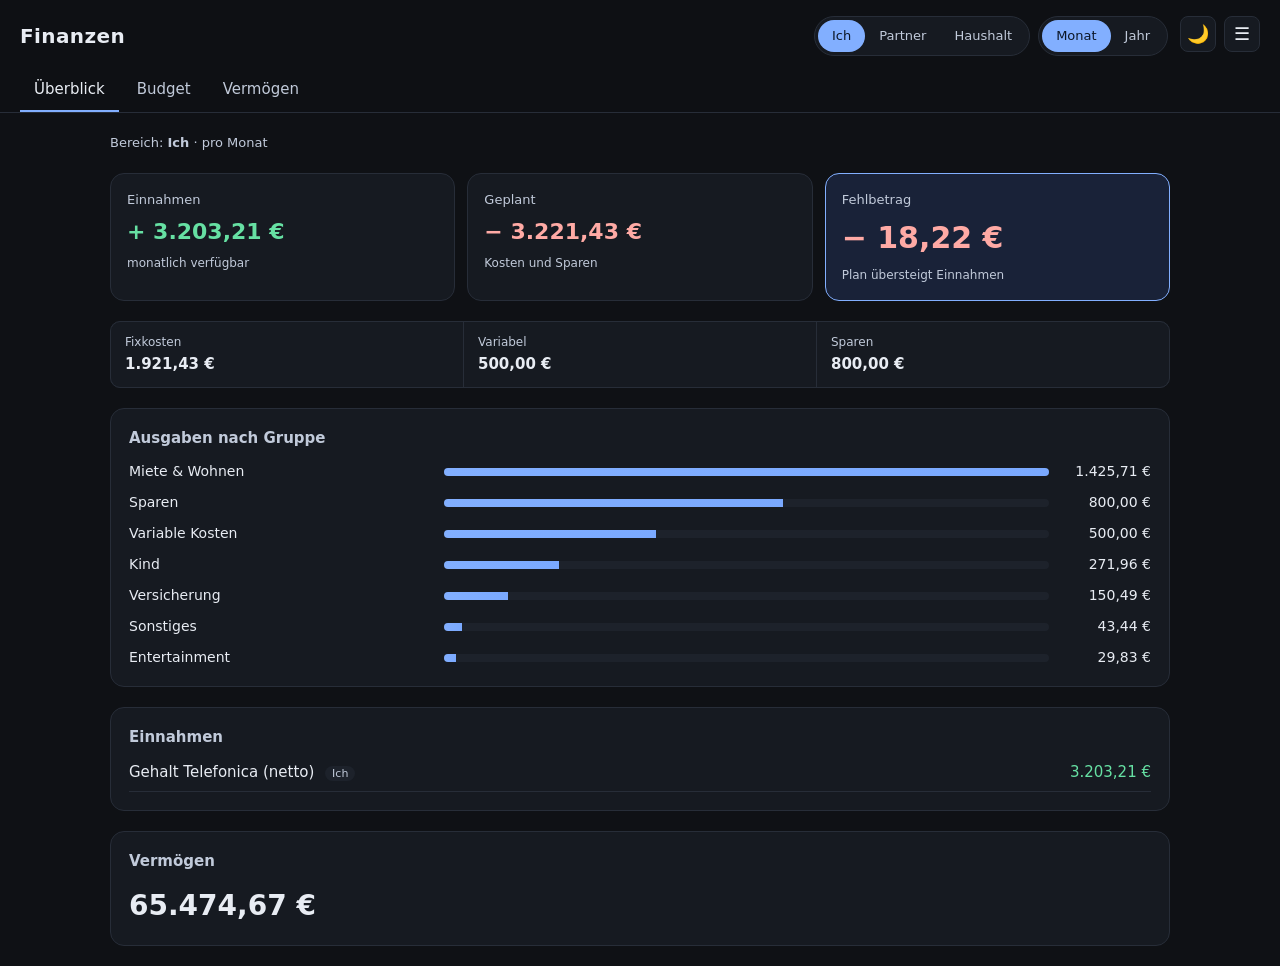
==== index.html @ d5726994 "claude verbesserungen" ====
<!doctype html>
<html lang="de">
  <head>
    <meta charset="utf-8" />
    <meta name="viewport" content="width=device-width, initial-scale=1" />
    <meta name="theme-color" content="#0f1115" />
    <meta name="mobile-web-app-capable" content="yes" />
    <meta name="apple-mobile-web-app-capable" content="yes" />
    <meta name="apple-mobile-web-app-status-bar-style" content="black-translucent" />
    <meta name="apple-mobile-web-app-title" content="Finanzen" />
    <title>Finanzen – Einnahmen &amp; Ausgaben</title>
    <link rel="manifest" href="manifest.webmanifest" />
    <link rel="icon" href="app-icon.svg" type="image/svg+xml" />
    <link rel="apple-touch-icon" href="app-icon-180.png" />
    <link rel="stylesheet" href="styles.css" />
  </head>
  <body>
    <header class="topbar">
      <div class="topbar__row">
        <h1 class="topbar__title">Finanzen</h1>
        <div class="controls">
          <div class="segmented" id="scope-switch" role="group" aria-label="Bereich">
            <button type="button" class="segmented__btn is-active" data-scope="ich">Nur ich</button>
            <button type="button" class="segmented__btn" data-scope="partner">Partner</button>
            <button type="button" class="segmented__btn" data-scope="haushalt">Haushalt</button>
          </div>
          <div class="segmented" id="period-switch" role="group" aria-label="Zeitraum">
            <button type="button" class="segmented__btn is-active" data-period="month">Monat</button>
            <button type="button" class="segmented__btn" data-period="year">Jahr</button>
          </div>
        </div>
        <div class="icon-toggles">
          <button type="button" class="icon-toggle" id="theme-toggle" aria-label="Hellen Modus aktivieren" aria-pressed="false" title="Hellen Modus aktivieren">🌙</button>
          <button type="button" class="menu-toggle" id="menu-toggle" aria-label="Menü öffnen" aria-expanded="false" title="Menü">☰</button>
        </div>
      </div>
      <nav class="tabs" id="tabs" aria-label="Ansichten">
        <button type="button" class="tab is-active" data-tab="overview">Überblick</button>
        <button type="button" class="tab" data-tab="budget">Budget</button>
        <button type="button" class="tab" data-tab="assets">Vermögen</button>
      </nav>
    </header>

    <aside class="app-menu" id="app-menu" hidden aria-label="App-Menü">
      <button type="button" data-menu-action="settings">Einstellungen</button>
      <button type="button" data-menu-action="quick-add">Hinzufügen</button>
      <button type="button" data-menu-action="demo">Demo-Modus aktivieren</button>
    </aside>

    <main class="view" id="view"></main>

    <input type="file" id="import-file" accept="application/json" hidden />

    <dialog class="quick-entry" id="quick-entry-dialog" aria-labelledby="quick-entry-title">
      <form method="dialog" id="quick-entry-form">
        <header class="quick-entry__head">
          <h2 id="quick-entry-title">Schnell erfassen</h2>
          <button type="button" class="icon-btn" id="quick-entry-close" aria-label="Erfassung schließen" title="Schließen">×</button>
        </header>
        <div class="quick-entry__fields">
          <label class="field"><span>Art</span>
            <select class="input" id="quick-entry-type">
              <option value="variabel">Ausgabe</option>
              <option value="einnahme">Einnahme</option>
              <option value="sparen">Sparen</option>
            </select>
          </label>
          <label class="field"><span>Gruppe</span>
            <select class="input" id="quick-entry-group"></select>
          </label>
          <label class="field quick-entry__wide"><span>Bezeichnung</span>
            <input class="input" id="quick-entry-name" required autocomplete="off" placeholder="z. B. Supermarkt" />
          </label>
          <label class="field"><span>Betrag pro Monat</span>
            <input class="input" id="quick-entry-amount" required inputmode="decimal" placeholder="0,00" />
          </label>
        </div>
        <p class="hint" id="quick-entry-hint"></p>
        <footer class="quick-entry__actions">
          <button type="button" class="btn btn--ghost" id="quick-entry-cancel">Abbrechen</button>
          <button type="submit" class="btn">Eintrag hinzufügen</button>
        </footer>
      </form>
    </dialog>

    <script src="seed.js"></script>
    <script src="store.js"></script>
    <script src="app.js"></script>
    <script>
      if ("serviceWorker" in navigator && location.protocol.startsWith("http")) {
        navigator.serviceWorker.register("service-worker.js?v=6");
      }
    </script>
  </body>
</html>
---- styles.css ----
:root {
  --bg: #0f1115;
  --bg-soft: #161a21;
  --bg-input: #1d222b;
  --line: #272d38;
  --text: #e8ecf3;
  --muted: #c1cada;
  --accent: #82afff;
  --accent-text: #0c1728;
  --focus: #ffffff;
  --status-text: #10231b;
  --pos: #66e0a3;
  --neg: #ffaaa5;
  --radius: 14px;
  --line-strong: #4b5878;
  --shadow: 0 2px 0 rgba(0, 0, 0, 0.4);
}

:root[data-theme="light"] {
  --bg: #f5f7fa;
  --bg-soft: #ffffff;
  --bg-input: #ffffff;
  --line: #6b778c;
  --text: #172033;
  --muted: #43516a;
  --accent: #2f6fdb;
  --accent-text: #ffffff;
  --focus: #172033;
  --status-text: #ffffff;
  --pos: #18794e;
  --neg: #c5342e;
  --line-strong: #93a1bd;
  --shadow: 0 2px 0 rgba(23, 32, 51, 0.1);
}

* {
  box-sizing: border-box;
}

body {
  margin: 0;
  background: var(--bg);
  color: var(--text);
  font: 15px/1.5 "Segoe UI", system-ui, sans-serif;
}

button:focus-visible,
input:focus-visible,
select:focus-visible,
summary:focus-visible {
  outline: 3px solid var(--focus);
  outline-offset: 3px;
}

/* Kopfbereich */
.topbar {
  position: sticky;
  top: 0;
  z-index: 10;
  padding: 16px 20px 0;
  background: rgba(15, 17, 21, 0.95);
  border-bottom: 1px solid var(--line);
  backdrop-filter: blur(8px);
}

:root[data-theme="light"] .topbar {
  background: rgba(245, 247, 250, 0.95);
}

.topbar__row {
  position: relative;
  display: flex;
  flex-wrap: wrap;
  gap: 12px;
  align-items: center;
  justify-content: space-between;
  padding-right: 92px;
}

.topbar__title {
  margin: 0;
  font-size: 20px;
  letter-spacing: 0.4px;
}

.controls {
  display: flex;
  flex-wrap: wrap;
  gap: 8px;
}

.icon-toggles {
  position: absolute;
  top: 0;
  right: 0;
  display: flex;
  gap: 8px;
}

.icon-toggle,
.menu-toggle {
  width: 36px;
  height: 36px;
  border: 1px solid var(--line);
  border-radius: 8px;
  background: var(--bg-soft);
  color: var(--text);
  font: 18px/1 sans-serif;
  cursor: pointer;
  display: flex;
  align-items: center;
  justify-content: center;
}

.app-menu {
  position: fixed;
  z-index: 20;
  top: 64px;
  right: 20px;
  min-width: 190px;
  padding: 6px;
  background: var(--bg-soft);
  border: 1px solid var(--line);
  border-radius: 10px;
  box-shadow: 0 12px 34px rgba(0, 0, 0, 0.35);
}

.app-menu button {
  display: block;
  width: 100%;
  padding: 9px 10px;
  border: 0;
  border-radius: 6px;
  background: transparent;
  color: var(--text);
  font: inherit;
  text-align: left;
  cursor: pointer;
}

.app-menu button:hover {
  background: var(--bg-input);
}

.segmented {
  display: flex;
  padding: 3px;
  background: var(--bg-soft);
  border: 1px solid var(--line);
  border-radius: 999px;
}

.segmented__btn {
  padding: 6px 14px;
  border: 0;
  border-radius: 999px;
  background: transparent;
  color: var(--muted);
  font: inherit;
  font-size: 13px;
  cursor: pointer;
}

.segmented__btn.is-active {
  background: var(--accent);
  color: var(--accent-text);
}

.tabs {
  display: flex;
  gap: 4px;
  margin-top: 12px;
  overflow-x: auto;
}

.tab {
  padding: 10px 14px;
  border: 0;
  border-bottom: 2px solid transparent;
  background: transparent;
  color: var(--muted);
  font: inherit;
  white-space: nowrap;
  cursor: pointer;
}

.tab.is-active {
  color: var(--text);
  border-bottom-color: var(--accent);
}

/* Layout */
.view {
  max-width: 1100px;
  margin: 0 auto;
  padding: 20px;
}

.stack {
  display: flex;
  flex-direction: column;
  gap: 20px;
}

.scope-note {
  margin: 0;
  color: var(--muted);
  font-size: 13px;
}

.panel {
  padding: 18px;
  background: var(--bg-soft);
  border: 1px solid var(--line);
  border-radius: var(--radius);
}

.panel__title {
  margin: 0 0 12px;
  font-size: 15px;
  color: var(--muted);
  font-weight: 600;
}

/* Kennzahlen */
.cards {
  display: grid;
  grid-template-columns: repeat(auto-fit, minmax(180px, 1fr));
  gap: 12px;
}

.card {
  display: flex;
  flex-direction: column;
  gap: 6px;
  padding: 16px;
  background: var(--bg-soft);
  border: 1px solid var(--line);
  border-radius: var(--radius);
}

.card--big {
  background: #192238;
  border-color: var(--accent);
}

:root[data-theme="light"] .card--big {
  background: #e8f0ff;
}

.card__label {
  color: var(--muted);
  font-size: 13px;
}

.card__value {
  font-size: 22px;
  font-weight: 600;
  font-variant-numeric: tabular-nums;
}

.card--big .card__value {
  font-size: 30px;
}

.card__detail {
  color: var(--muted);
  font-size: 12px;
}

.plan-strip {
  display: grid;
  grid-template-columns: repeat(3, 1fr);
  gap: 1px;
  overflow: hidden;
  border: 1px solid var(--line);
  border-radius: 10px;
  background: var(--line);
}

.plan-strip span {
  display: flex;
  flex-direction: column;
  gap: 2px;
  padding: 11px 14px;
  background: var(--bg-soft);
  color: var(--muted);
  font-size: 12px;
}

.plan-strip strong {
  color: var(--text);
  font-size: 15px;
  font-variant-numeric: tabular-nums;
}

.is-pos {
  color: var(--pos);
}
.is-neg {
  color: var(--neg);
}
.is-neutral {
  color: var(--text);
}

.big-number {
  margin: 0;
  font-size: 28px;
  font-weight: 600;
  font-variant-numeric: tabular-nums;
}

/* Balken */
.bars,
.list {
  margin: 0;
  padding: 0;
  list-style: none;
  display: flex;
  flex-direction: column;
  gap: 10px;
}

.bar {
  display: grid;
  grid-template-columns: minmax(110px, 1fr) 2fr minmax(90px, auto);
  gap: 12px;
  align-items: center;
  font-size: 14px;
}

.bar__track {
  height: 8px;
  background: var(--bg-input);
  border-radius: 999px;
  overflow: hidden;
}

.bar__fill {
  display: block;
  height: 100%;
  background: linear-gradient(90deg, var(--accent), #7aa9ff);
}

.bar__value {
  text-align: right;
  font-variant-numeric: tabular-nums;
}

.list__row {
  display: flex;
  justify-content: space-between;
  gap: 12px;
  padding-bottom: 8px;
  border-bottom: 1px solid var(--line);
  font-variant-numeric: tabular-nums;
}

.tag {
  margin-left: 6px;
  padding: 1px 7px;
  border-radius: 999px;
  background: var(--bg-input);
  color: var(--muted);
  font-size: 11px;
}

/* Budget */
.type-section {
  display: flex;
  flex-direction: column;
  gap: 12px;
}

.type-section__head {
  display: flex;
  align-items: baseline;
  justify-content: space-between;
  gap: 12px;
  padding: 14px 0;
  cursor: pointer;
  list-style: none;
  border-bottom: 1px solid var(--line);
}

.type-section__head::-webkit-details-marker,
.group__head::-webkit-details-marker {
  display: none;
}

.type-section__head::before,
.group__head::before {
  content: "+";
  width: 20px;
  color: var(--accent);
  font-weight: 700;
}

.type-section[open] > .type-section__head::before,
.group[open] > .group__head::before {
  content: "−";
}

.type-section__head h2 {
  margin: 0;
  font-size: 17px;
  flex: 1;
}

.type-section__total {
  font-weight: 600;
  font-variant-numeric: tabular-nums;
}

.group-grid {
  display: grid;
  grid-template-columns: 1fr;
  gap: 12px;
}

.group {
  padding: 14px;
  background: var(--bg-soft);
  border: 1px solid var(--line-strong);
  border-radius: var(--radius);
  box-shadow: var(--shadow);
}

.group__head {
  display: flex;
  gap: 10px;
  align-items: center;
  cursor: pointer;
  list-style: none;
}

.group__title {
  flex: 1;
  font-weight: 600;
}

.group__content {
  margin-top: 12px;
}

.group__edit-row {
  display: flex;
  gap: 8px;
  margin-bottom: 10px;
}

.group__name {
  flex: 1;
  font-weight: 600;
}

.group__total {
  font-variant-numeric: tabular-nums;
  color: var(--muted);
}

.entry-head,
.entry {
  display: grid;
  grid-template-columns: 48px minmax(140px, 2fr) 110px 44px minmax(90px, auto) 36px;
  gap: 8px;
  align-items: center;
}

.entry + .entry {
  border-top: 1px solid var(--line-strong);
}

.entry-head--assets,
.group--assets .entry {
  grid-template-columns: minmax(140px, 2fr) 120px 150px minmax(90px, auto) 36px;
}

.entry-head {
  padding: 4px 0;
  color: var(--muted);
  font-size: 12px;
}

.entry {
  padding: 8px 0;
}

.entry--dragging {
  opacity: 0.3;
}

.entry__reorder {
  display: flex;
  flex-direction: column;
  align-items: center;
  gap: 2px;
}

.entry__drag {
  color: var(--muted);
  cursor: grab;
  font-size: 17px;
  line-height: 1;
  text-align: center;
  user-select: none;
  padding: 4px 8px;
  border-radius: 8px;
}

.entry__drag:hover {
  background: var(--bg-input);
  color: var(--text);
}

.entry__drag:active {
  cursor: grabbing;
}

.entry--off {
  opacity: 0.45;
}

.entry__share {
  text-align: right;
  font-variant-numeric: tabular-nums;
}

.entry__amount,
.entry__share {
  text-align: right;
}

input.entry__position {
  width: 40px;
  min-width: 0;
  padding: 4px 2px;
  text-align: center;
  font-size: 13px;
  font-variant-numeric: tabular-nums;
  appearance: textfield;
  -moz-appearance: textfield;
}

input.entry__position::-webkit-inner-spin-button,
input.entry__position::-webkit-outer-spin-button {
  appearance: none;
  margin: 0;
}

.entry__active {
  display: flex;
  justify-content: center;
}

.entry__note {
  grid-column: 1 / -1;
  margin: 0 0 6px;
  color: var(--muted);
  font-size: 12px;
}

.income-details {
  grid-column: 1 / -1;
  display: grid;
  grid-template-columns: minmax(180px, 1fr) minmax(120px, 180px) 36px;
  gap: 8px;
  margin: 4px 0 8px;
  padding: 12px;
  background: #151a23;
  border-left: 2px solid var(--accent);
}

:root[data-theme="light"] .income-details {
  background: #edf2f8;
}

.income-details__head {
  grid-column: 1 / -1;
  font-size: 13px;
  font-weight: 600;
}

.income-details__head span {
  margin-left: 8px;
  color: var(--muted);
  font-weight: 400;
}

.income-details__gross {
  display: contents;
}

.income-details__gross span {
  align-self: center;
  color: var(--muted);
  font-size: 13px;
}

.income-detail {
  grid-column: 1 / -1;
  display: grid;
  grid-template-columns: subgrid;
  gap: 8px;
}

.income-details .btn {
  grid-column: 1 / -1;
}

/* Formularelemente */
.input {
  width: 100%;
  padding: 8px 10px;
  background: var(--bg-input);
  border: 1px solid var(--line);
  border-radius: 9px;
  color: var(--text);
  font: inherit;
}

.input:focus-visible {
  outline: 2px solid var(--accent);
  outline-offset: -1px;
}

select.input {
  cursor: pointer;
}

input[type="checkbox"] {
  width: 17px;
  height: 17px;
  accent-color: var(--accent);
  cursor: pointer;
}

input[type="range"] {
  width: 100%;
  accent-color: var(--accent);
}

.form-grid {
  display: grid;
  grid-template-columns: repeat(auto-fit, minmax(220px, 1fr));
  gap: 14px;
}

.field {
  display: flex;
  flex-direction: column;
  gap: 6px;
  font-size: 13px;
  color: var(--muted);
}

.btn {
  padding: 9px 16px;
  border: 1px solid var(--line);
  border-radius: 10px;
  background: var(--accent);
  color: var(--accent-text);
  font: inherit;
  cursor: pointer;
}

.btn--ghost {
  align-self: flex-start;
  background: transparent;
  color: var(--muted);
}

.btn--ghost:hover {
  color: var(--text);
  border-color: var(--accent);
}

.btn--sm {
  margin-top: 8px;
  padding: 6px 12px;
  font-size: 13px;
}

.btn--danger {
  background: transparent;
  color: var(--neg);
  border-color: var(--neg);
}

.btn-row {
  display: flex;
  flex-wrap: wrap;
  gap: 10px;
}

.demo-banner {
  padding: 12px 14px;
  border: 1px solid var(--accent);
  border-radius: 10px;
  background: rgba(79, 140, 255, 0.12);
  color: var(--text);
}

.is-demo .input,
.is-demo .icon-btn,
.is-demo .btn,
.is-demo input {
  pointer-events: none;
}

.save-status {
  position: fixed;
  z-index: 30;
  right: 20px;
  bottom: 20px;
  padding: 10px 14px;
  border-radius: 8px;
  background: var(--pos);
  color: var(--status-text);
  font-weight: 600;
  box-shadow: 0 8px 20px rgba(0, 0, 0, 0.3);
}

.quick-entry {
  width: min(520px, calc(100vw - 32px));
  padding: 0;
  border: 1px solid var(--line);
  border-radius: 12px;
  background: var(--bg-soft);
  color: var(--text);
  box-shadow: 0 18px 50px rgba(0, 0, 0, 0.5);
}

.quick-entry::backdrop {
  background: rgba(0, 0, 0, 0.62);
}

.quick-entry form {
  padding: 18px;
}

.quick-entry__head,
.quick-entry__actions {
  display: flex;
  align-items: center;
  justify-content: space-between;
  gap: 12px;
}

.quick-entry__head {
  margin-bottom: 16px;
}

.quick-entry__head h2 {
  margin: 0;
  font-size: 18px;
}

.quick-entry__fields {
  display: grid;
  grid-template-columns: 1fr 1fr;
  gap: 14px;
}

.quick-entry__wide {
  grid-column: 1 / -1;
}

.quick-entry__actions {
  justify-content: flex-end;
  margin-top: 18px;
}

.icon-btn {
  width: 30px;
  height: 30px;
  border: 0;
  border-radius: 8px;
  background: transparent;
  color: var(--muted);
  cursor: pointer;
}

.icon-btn:hover {
  background: rgba(255, 107, 107, 0.15);
  color: var(--neg);
}

.empty {
  margin: 8px 0;
  color: var(--muted);
  font-size: 13px;
}

.hint {
  margin: 12px 0 0;
  color: var(--muted);
  font-size: 12px;
}

.hint--error {
  color: var(--neg);
}

@media (max-width: 860px) {
  .app-menu {
    top: 112px;
  }

  .plan-strip {
    grid-template-columns: 1fr;
  }

  .quick-entry__fields {
    grid-template-columns: 1fr;
  }

  .quick-entry__wide {
    grid-column: auto;
  }

  .entry-head {
    display: none;
  }

  .entry,
  .group--assets .entry {
    grid-template-columns: 1fr 1fr auto;
    padding: 12px 0;
  }

  .entry__name {
    grid-column: 1 / -1;
  }

  .entry__owner,
  .entry__date {
    grid-column: 2 / -1;
  }

  .group--assets .entry__date {
    grid-column: 1 / 3;
  }

  .entry__active {
    justify-content: flex-start;
  }

  .entry__share {
    grid-column: 2;
  }

  .group:not(.group--assets) .entry {
    grid-template-columns: 40px 1fr auto;
    grid-template-rows: auto auto auto;
  }

  .group:not(.group--assets) .entry__reorder {
    grid-column: 1;
    grid-row: 1 / span 3;
  }

  .group:not(.group--assets) .entry__name {
    grid-column: 2;
    grid-row: 1;
  }

  .group:not(.group--assets) .entry [data-action="remove-entry"] {
    grid-column: 3;
    grid-row: 1;
  }

  .group:not(.group--assets) .entry__amount {
    grid-column: 2;
    grid-row: 2;
  }

  .group:not(.group--assets) .entry__active {
    grid-column: 3;
    grid-row: 2;
    justify-content: flex-end;
  }

  .group:not(.group--assets) .entry__share {
    grid-column: 2 / -1;
    grid-row: 3;
    text-align: left;
    color: var(--muted);
    font-size: 13px;
  }

  .income-details,
  .income-detail {
    grid-template-columns: 1fr auto;
  }

  .income-details__head,
  .income-details__gross,
  .income-details .btn {
    grid-column: 1 / -1;
  }

  .income-details__gross {
    display: grid;
    grid-template-columns: 1fr 1fr;
    gap: 8px;
    align-items: center;
  }

  .income-detail .input:first-child {
    grid-column: 1 / -1;
  }

  .bar {
    grid-template-columns: 1fr auto;
  }

  .bar__track {
    grid-column: 1 / -1;
    order: 3;
  }
}
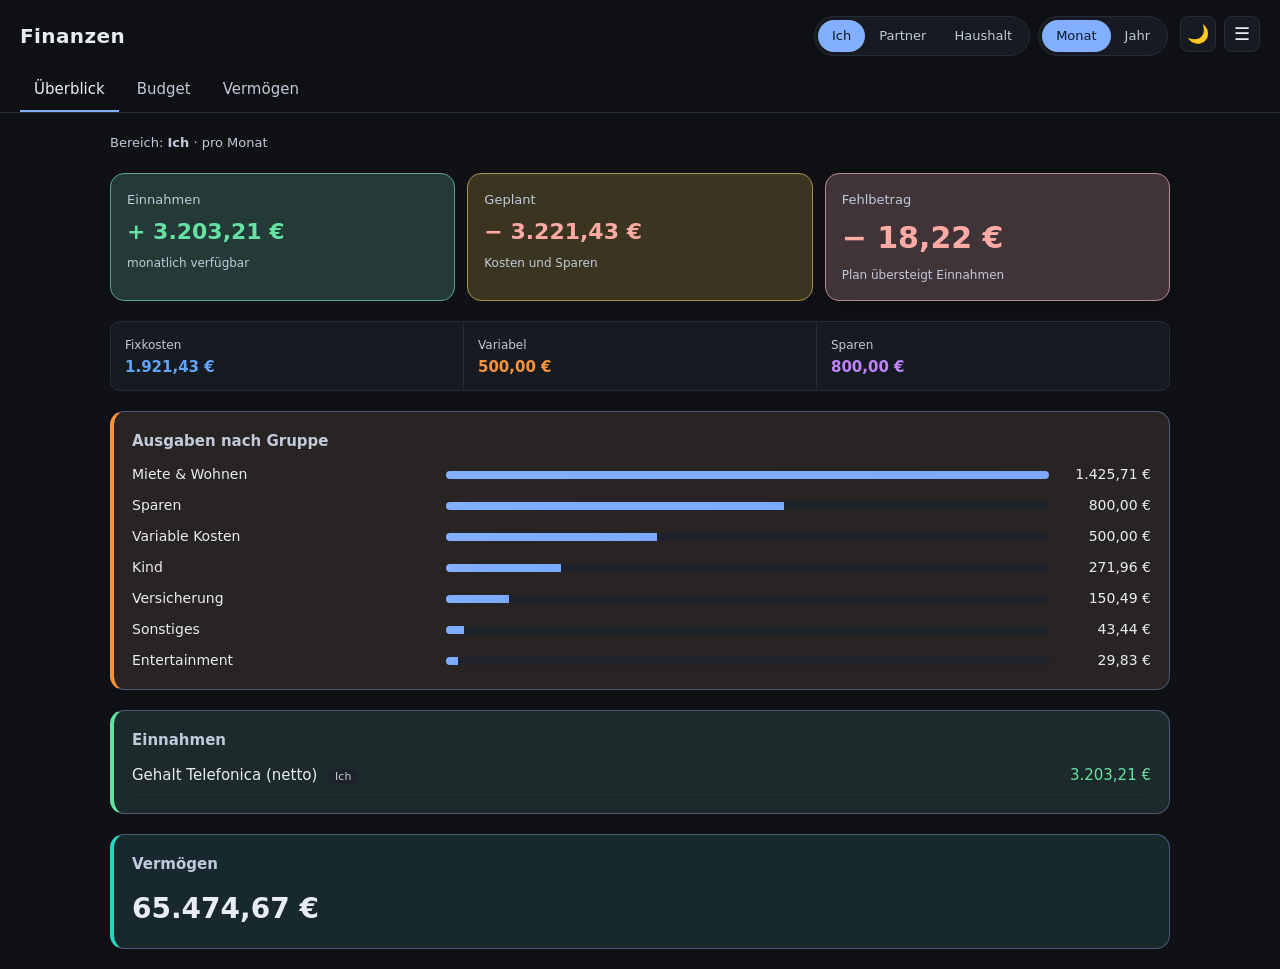
==== commit 85b9bc35: "dimm" ====
--- a/index.html
+++ b/index.html
@@ -30,7 +30,7 @@
           </div>
         </div>
         <div class="icon-toggles">
-          <button type="button" class="icon-toggle" id="theme-toggle" aria-label="Hellen Modus aktivieren" aria-pressed="false" title="Hellen Modus aktivieren">🌙</button>
+          <button type="button" class="icon-toggle" id="theme-toggle" aria-label="Mittleres Theme aktivieren" title="Mittleres Theme aktivieren">🌙</button>
           <button type="button" class="menu-toggle" id="menu-toggle" aria-label="Menü öffnen" aria-expanded="false" title="Menü">☰</button>
         </div>
       </div>
--- a/styles.css
+++ b/styles.css
@@ -14,6 +14,11 @@
   --radius: 14px;
   --line-strong: #4b5878;
   --shadow: 0 2px 0 rgba(0, 0, 0, 0.4);
+  --cat-planned: #fbbf24;
+  --cat-fixed: #60a5fa;
+  --cat-variable: #fb923c;
+  --cat-savings: #c084fc;
+  --cat-assets: #2dd4bf;
 }
 
 :root[data-theme="light"] {
@@ -31,6 +36,21 @@
   --neg: #c5342e;
   --line-strong: #93a1bd;
   --shadow: 0 2px 0 rgba(23, 32, 51, 0.1);
+  --cat-planned: #d97706;
+  --cat-fixed: #2563eb;
+  --cat-variable: #ea580c;
+  --cat-savings: #9333ea;
+  --cat-assets: #0d9488;
+}
+
+/* Mittleres Theme: Kacheln bleiben dunkel/farbig wie im Dark Theme, nur der
+   Seitenhintergrund wird heller — alle anderen Tokens erben von :root. */
+:root[data-theme="dim"] {
+  --bg: #3b4252;
+}
+
+:root[data-theme="dim"] .topbar {
+  background: rgba(59, 66, 82, 0.95);
 }
 
 * {
@@ -211,8 +231,23 @@
 .panel {
   padding: 18px;
   background: var(--bg-soft);
-  border: 1px solid var(--line);
+  border: 1px solid var(--line-strong);
   border-radius: var(--radius);
+}
+
+.panel--income {
+  background: color-mix(in srgb, var(--pos) 8%, var(--bg-soft));
+  border-left: 4px solid var(--pos);
+}
+
+.panel--expense {
+  background: color-mix(in srgb, var(--cat-variable) 8%, var(--bg-soft));
+  border-left: 4px solid var(--cat-variable);
+}
+
+.panel--assets {
+  background: color-mix(in srgb, var(--cat-assets) 8%, var(--bg-soft));
+  border-left: 4px solid var(--cat-assets);
 }
 
 .panel__title {
@@ -235,17 +270,37 @@
   gap: 6px;
   padding: 16px;
   background: var(--bg-soft);
-  border: 1px solid var(--line);
+  border: 1px solid var(--line-strong);
   border-radius: var(--radius);
 }
 
+.card--income {
+  background: color-mix(in srgb, var(--pos) 16%, var(--bg-soft));
+  border-color: color-mix(in srgb, var(--pos) 55%, var(--line-strong));
+}
+
+.card--planned {
+  background: color-mix(in srgb, var(--cat-planned) 16%, var(--bg-soft));
+  border-color: color-mix(in srgb, var(--cat-planned) 55%, var(--line-strong));
+}
+
+.card--pos {
+  background: color-mix(in srgb, var(--pos) 20%, var(--bg-soft));
+  border-color: color-mix(in srgb, var(--pos) 60%, var(--line-strong));
+}
+
+.card--neg {
+  background: color-mix(in srgb, var(--neg) 18%, var(--bg-soft));
+  border-color: color-mix(in srgb, var(--neg) 60%, var(--line-strong));
+}
+
+.card--neutral {
+  background: color-mix(in srgb, var(--accent) 16%, var(--bg-soft));
+  border-color: color-mix(in srgb, var(--accent) 55%, var(--line-strong));
+}
+
 .card--big {
-  background: #192238;
-  border-color: var(--accent);
-}
-
-:root[data-theme="light"] .card--big {
-  background: #e8f0ff;
+  box-shadow: 0 6px 20px rgba(0, 0, 0, 0.18);
 }
 
 .card__label {
@@ -286,12 +341,34 @@
   background: var(--bg-soft);
   color: var(--muted);
   font-size: 12px;
+  border-top: 3px solid transparent;
 }
 
 .plan-strip strong {
   color: var(--text);
   font-size: 15px;
   font-variant-numeric: tabular-nums;
+}
+
+.plan-strip__item--fixed {
+  border-top-color: var(--cat-fixed);
+}
+.plan-strip__item--fixed strong {
+  color: var(--cat-fixed);
+}
+
+.plan-strip__item--variable {
+  border-top-color: var(--cat-variable);
+}
+.plan-strip__item--variable strong {
+  color: var(--cat-variable);
+}
+
+.plan-strip__item--savings {
+  border-top-color: var(--cat-savings);
+}
+.plan-strip__item--savings strong {
+  color: var(--cat-savings);
 }
 
 .is-pos {
@@ -402,6 +479,34 @@
   content: "−";
 }
 
+.type-section[data-type="einnahme"] .type-section__head {
+  border-bottom-color: var(--pos);
+}
+.type-section[data-type="einnahme"] .type-section__head::before {
+  color: var(--pos);
+}
+
+.type-section[data-type="fix"] .type-section__head {
+  border-bottom-color: var(--cat-fixed);
+}
+.type-section[data-type="fix"] .type-section__head::before {
+  color: var(--cat-fixed);
+}
+
+.type-section[data-type="variabel"] .type-section__head {
+  border-bottom-color: var(--cat-variable);
+}
+.type-section[data-type="variabel"] .type-section__head::before {
+  color: var(--cat-variable);
+}
+
+.type-section[data-type="sparen"] .type-section__head {
+  border-bottom-color: var(--cat-savings);
+}
+.type-section[data-type="sparen"] .type-section__head::before {
+  color: var(--cat-savings);
+}
+
 .type-section__head h2 {
   margin: 0;
   font-size: 17px;
@@ -423,8 +528,25 @@
   padding: 14px;
   background: var(--bg-soft);
   border: 1px solid var(--line-strong);
+  border-left: 4px solid var(--line-strong);
   border-radius: var(--radius);
   box-shadow: var(--shadow);
+}
+
+.group[data-type="einnahme"] {
+  border-left-color: var(--pos);
+}
+.group[data-type="fix"] {
+  border-left-color: var(--cat-fixed);
+}
+.group[data-type="variabel"] {
+  border-left-color: var(--cat-variable);
+}
+.group[data-type="sparen"] {
+  border-left-color: var(--cat-savings);
+}
+.group--assets {
+  border-left-color: var(--cat-assets);
 }
 
 .group__head {
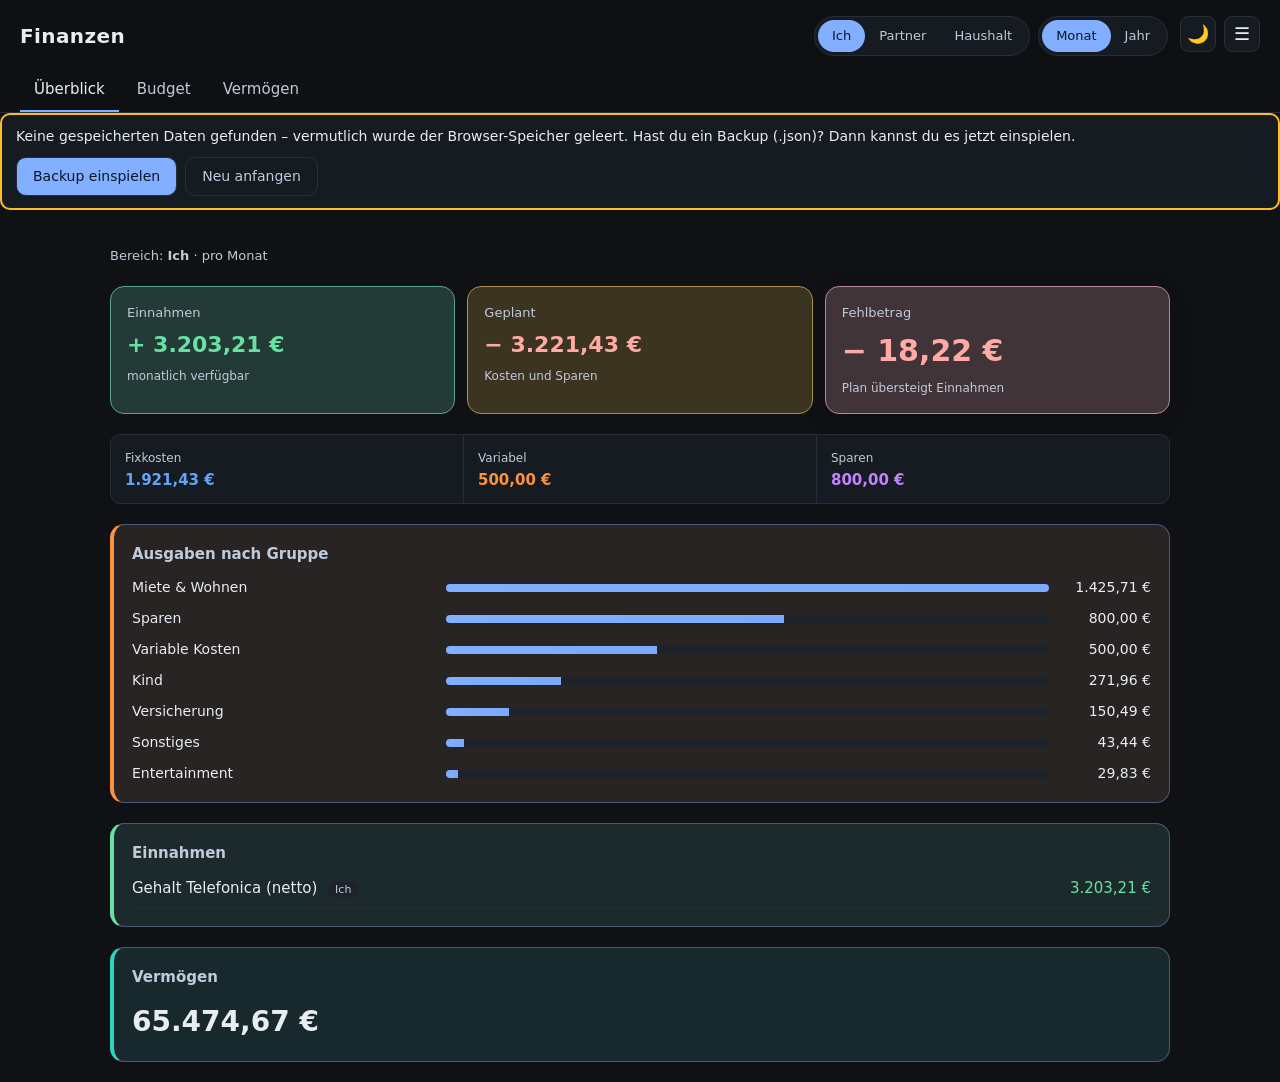
==== commit 54a12ece: "backup" ====
--- a/index.html
+++ b/index.html
@@ -85,10 +85,11 @@
 
     <script src="seed.js"></script>
     <script src="store.js"></script>
+    <script src="backup.js"></script>
     <script src="app.js"></script>
     <script>
       if ("serviceWorker" in navigator && location.protocol.startsWith("http")) {
-        navigator.serviceWorker.register("service-worker.js?v=6");
+        navigator.serviceWorker.register("service-worker.js?v=15");
       }
     </script>
   </body>
--- a/styles.css
+++ b/styles.css
@@ -1,5 +1,6 @@
 :root {
   --bg: #0f1115;
+  --page-bg: var(--bg);
   --bg-soft: #161a21;
   --bg-input: #1d222b;
   --line: #272d38;
@@ -20,6 +21,22 @@
   --cat-savings: #c084fc;
   --cat-assets: #2dd4bf;
 }
+
+:root {
+  --ab-card: var(--bg-soft);
+  --ab-text: var(--text);
+  --ab-muted: var(--muted);
+  --ab-border: var(--line-strong);
+  --ab-accent: var(--accent);
+  --ab-accent-text: var(--accent-text);
+  --ab-warn: var(--cat-planned);
+  --ab-radius: 10px;
+  --ab-input: var(--bg-input);
+}
+
+.ab-banner { margin: 10px 12px 0; }
+.ab-actions .btn { align-self: stretch; }
+.ab-banner-actions .btn { align-self: auto; }
 
 :root[data-theme="light"] {
   --bg: #f5f7fa;
@@ -46,20 +63,49 @@
 /* Mittleres Theme: Kacheln bleiben dunkel/farbig wie im Dark Theme, nur der
    Seitenhintergrund wird heller — alle anderen Tokens erben von :root. */
 :root[data-theme="dim"] {
-  --bg: #3b4252;
+  --page-bg: #3b4252;
 }
 
 :root[data-theme="dim"] .topbar {
   background: rgba(59, 66, 82, 0.95);
 }
 
+/* Mint-Theme: gleiche dunkle, farbige Kacheln wie im Dark Theme, aber ein
+   freundlicher, heller Seitenhintergrund — ein sanftes Salbeigrün statt Blau,
+   da Blau hier schon der Akzentfarbe gehört und Grün ohnehin für "Einnahmen"/
+   "Vermögen" steht. Die Topbar bleibt bewusst dunkel (eigenes Gestaltungs-
+   element dieser App), dadurch braucht nur der wenige Text, der direkt ohne
+   Kachel auf der Fläche liegt, eine dunkle statt helle Farbe. */
+:root[data-theme="mint"] {
+  --page-bg: #a8ddc2;
+}
+
+:root[data-theme="mint"] .scope-note {
+  color: var(--bg);
+}
+
+:root[data-theme="mint"] .type-section__head {
+  background: var(--bg-soft);
+  border-radius: 10px;
+  padding: 14px 12px;
+}
+
+:root[data-theme="mint"] .type-section > .btn--ghost {
+  color: var(--bg);
+}
+
+:root[data-theme="mint"] .type-section > .btn--ghost:hover {
+  color: var(--bg);
+  border-color: var(--accent);
+}
+
 * {
   box-sizing: border-box;
 }
 
 body {
   margin: 0;
-  background: var(--bg);
+  background: var(--page-bg);
   color: var(--text);
   font: 15px/1.5 "Segoe UI", system-ui, sans-serif;
 }
